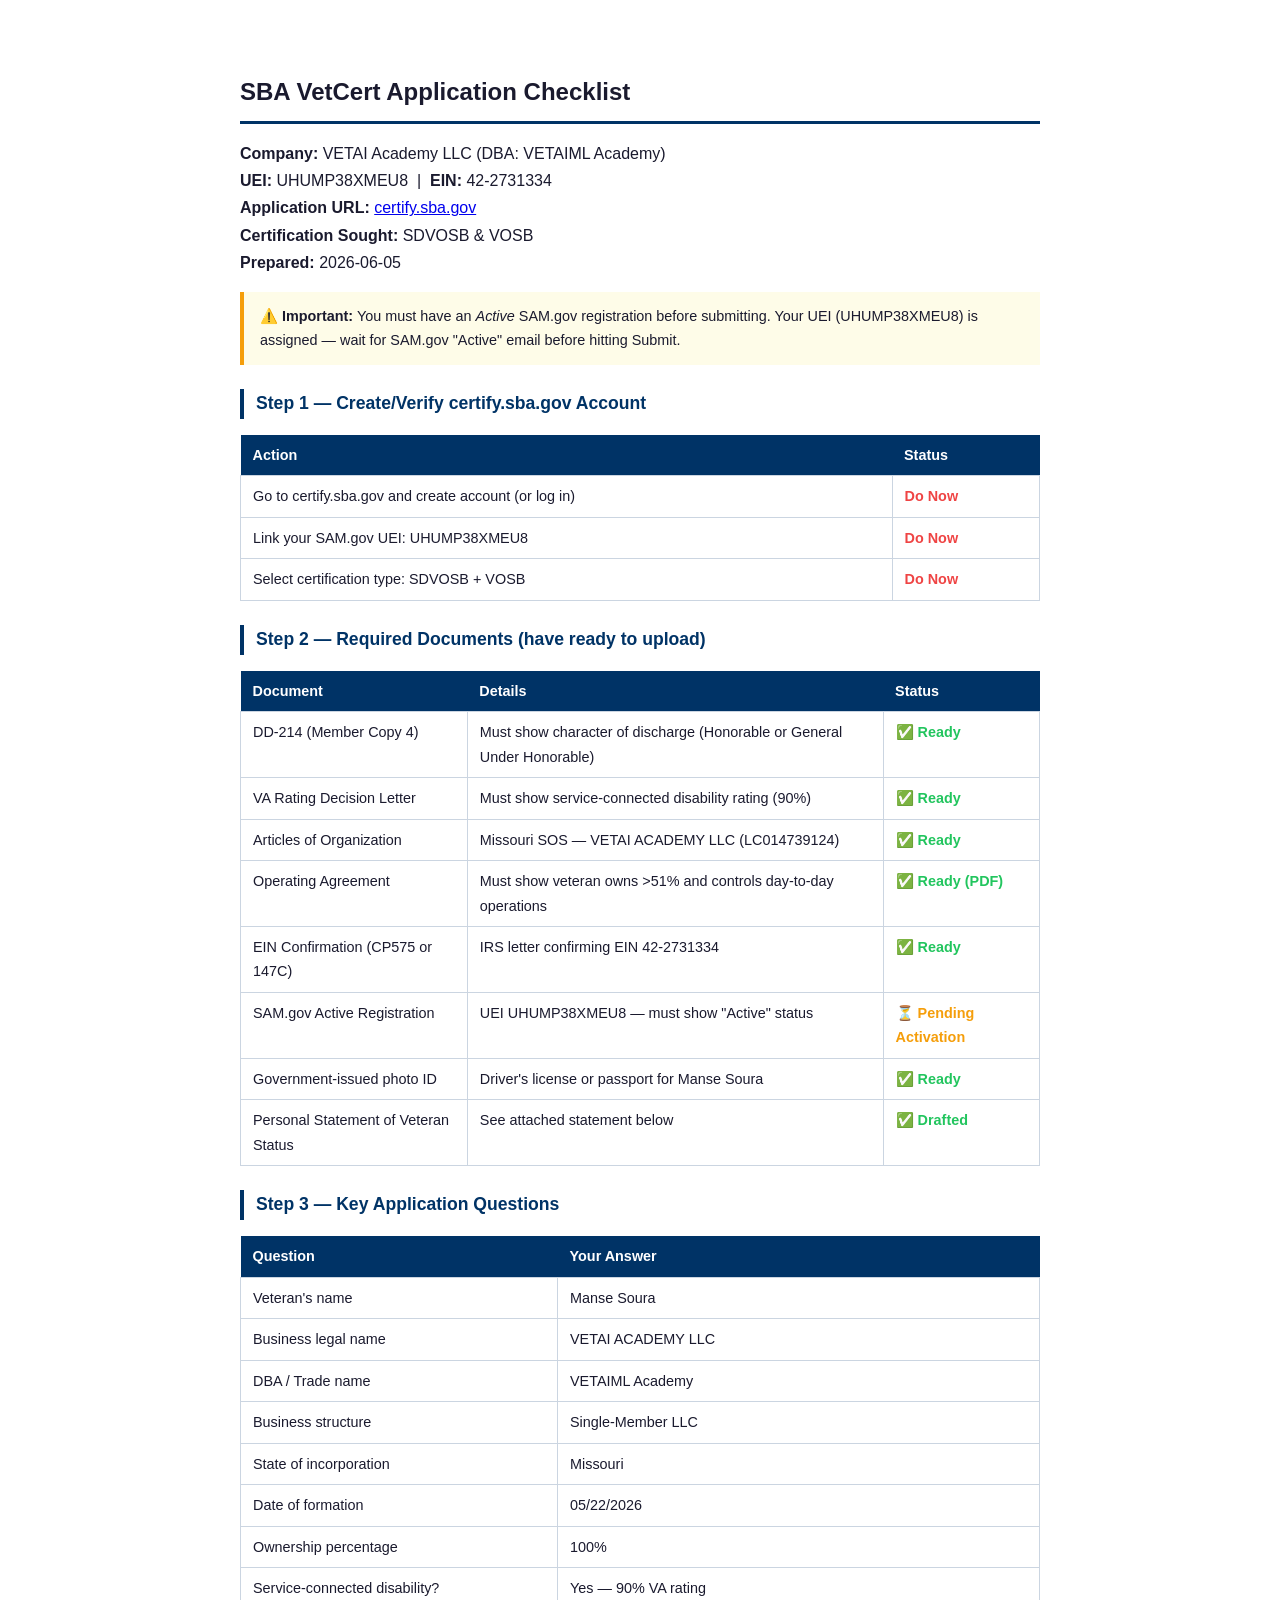
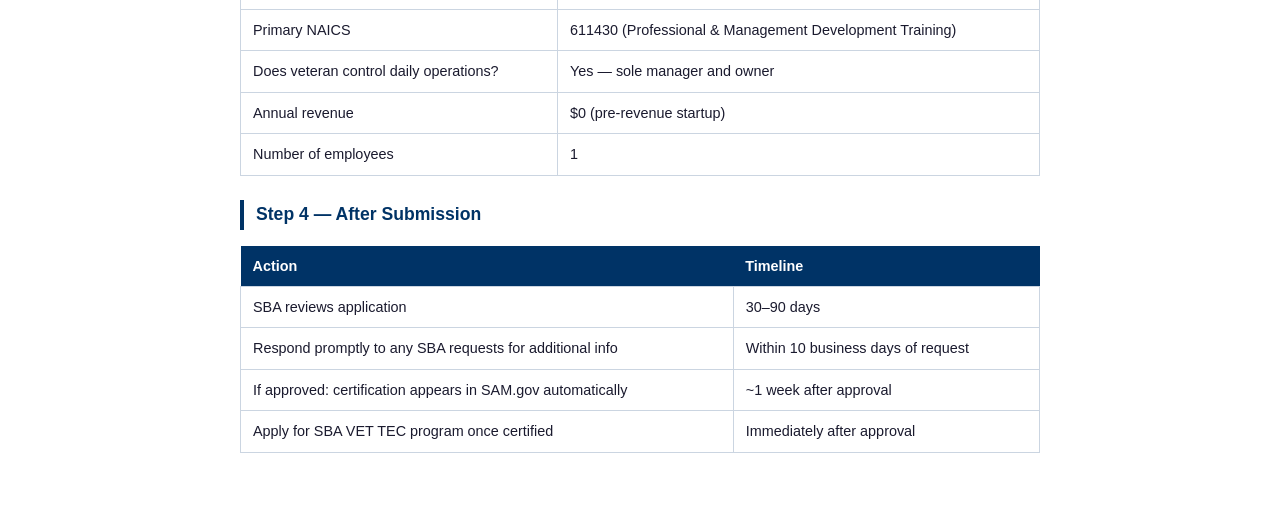
==== VETCERT_CHECKLIST.html @ 42fbad1a "Add VetCert checklist and personal statement for VetAI" ====
<!DOCTYPE html>
<html lang="en">
<head>
  <meta charset="utf-8" />
  <meta name="viewport" content="width=device-width,initial-scale=1" />
  <title>SBA VetCert Application Checklist — VETAI Academy LLC</title>
  <style>
    body { font-family: Arial, sans-serif; max-width: 800px; margin: 2rem auto; padding: 1.5rem; color: #1a1a2e; line-height: 1.7; }
    h1 { font-size: 1.5rem; border-bottom: 3px solid #003366; padding-bottom: .5rem; }
    h2 { font-size: 1.1rem; color: #003366; margin-top: 1.5rem; border-left: 4px solid #003366; padding-left: .75rem; }
    table { width: 100%; border-collapse: collapse; margin: 1rem 0; font-size: .9rem; }
    th { background: #003366; color: #fff; padding: .5rem .75rem; text-align: left; }
    td { border: 1px solid #cbd5e1; padding: .5rem .75rem; vertical-align: top; }
    .ready { color: #22c55e; font-weight: 700; }
    .pending { color: #f59e0b; font-weight: 700; }
    .action { color: #ef4444; font-weight: 700; }
    .note { background: #fefce8; border-left: 4px solid #f59e0b; padding: .75rem 1rem; margin: 1rem 0; font-size: .9rem; }
    @media print { body { margin: .5in; } }
  </style>
</head>
<body>
  <h1>SBA VetCert Application Checklist</h1>
  <p><strong>Company:</strong> VETAI Academy LLC (DBA: VETAIML Academy)<br/>
  <strong>UEI:</strong> UHUMP38XMEU8 &nbsp;|&nbsp; <strong>EIN:</strong> 42-2731334<br/>
  <strong>Application URL:</strong> <a href="https://certify.sba.gov">certify.sba.gov</a><br/>
  <strong>Certification Sought:</strong> SDVOSB &amp; VOSB<br/>
  <strong>Prepared:</strong> 2026-06-05</p>

  <div class="note">⚠️ <strong>Important:</strong> You must have an <em>Active</em> SAM.gov registration before submitting. Your UEI (UHUMP38XMEU8) is assigned — wait for SAM.gov "Active" email before hitting Submit.</div>

  <h2>Step 1 — Create/Verify certify.sba.gov Account</h2>
  <table>
    <tr><th>Action</th><th>Status</th></tr>
    <tr><td>Go to certify.sba.gov and create account (or log in)</td><td class="action">Do Now</td></tr>
    <tr><td>Link your SAM.gov UEI: UHUMP38XMEU8</td><td class="action">Do Now</td></tr>
    <tr><td>Select certification type: SDVOSB + VOSB</td><td class="action">Do Now</td></tr>
  </table>

  <h2>Step 2 — Required Documents (have ready to upload)</h2>
  <table>
    <tr><th>Document</th><th>Details</th><th>Status</th></tr>
    <tr><td>DD-214 (Member Copy 4)</td><td>Must show character of discharge (Honorable or General Under Honorable)</td><td class="ready">✅ Ready</td></tr>
    <tr><td>VA Rating Decision Letter</td><td>Must show service-connected disability rating (90%)</td><td class="ready">✅ Ready</td></tr>
    <tr><td>Articles of Organization</td><td>Missouri SOS — VETAI ACADEMY LLC (LC014739124)</td><td class="ready">✅ Ready</td></tr>
    <tr><td>Operating Agreement</td><td>Must show veteran owns &gt;51% and controls day-to-day operations</td><td class="ready">✅ Ready (PDF)</td></tr>
    <tr><td>EIN Confirmation (CP575 or 147C)</td><td>IRS letter confirming EIN 42-2731334</td><td class="ready">✅ Ready</td></tr>
    <tr><td>SAM.gov Active Registration</td><td>UEI UHUMP38XMEU8 — must show "Active" status</td><td class="pending">⏳ Pending Activation</td></tr>
    <tr><td>Government-issued photo ID</td><td>Driver's license or passport for Manse Soura</td><td class="ready">✅ Ready</td></tr>
    <tr><td>Personal Statement of Veteran Status</td><td>See attached statement below</td><td class="ready">✅ Drafted</td></tr>
  </table>

  <h2>Step 3 — Key Application Questions</h2>
  <table>
    <tr><th>Question</th><th>Your Answer</th></tr>
    <tr><td>Veteran's name</td><td>Manse Soura</td></tr>
    <tr><td>Business legal name</td><td>VETAI ACADEMY LLC</td></tr>
    <tr><td>DBA / Trade name</td><td>VETAIML Academy</td></tr>
    <tr><td>Business structure</td><td>Single-Member LLC</td></tr>
    <tr><td>State of incorporation</td><td>Missouri</td></tr>
    <tr><td>Date of formation</td><td>05/22/2026</td></tr>
    <tr><td>Ownership percentage</td><td>100%</td></tr>
    <tr><td>Service-connected disability?</td><td>Yes — 90% VA rating</td></tr>
    <tr><td>Primary NAICS</td><td>611430 (Professional &amp; Management Development Training)</td></tr>
    <tr><td>Does veteran control daily operations?</td><td>Yes — sole manager and owner</td></tr>
    <tr><td>Annual revenue</td><td>$0 (pre-revenue startup)</td></tr>
    <tr><td>Number of employees</td><td>1</td></tr>
  </table>

  <h2>Step 4 — After Submission</h2>
  <table>
    <tr><th>Action</th><th>Timeline</th></tr>
    <tr><td>SBA reviews application</td><td>30–90 days</td></tr>
    <tr><td>Respond promptly to any SBA requests for additional info</td><td>Within 10 business days of request</td></tr>
    <tr><td>If approved: certification appears in SAM.gov automatically</td><td>~1 week after approval</td></tr>
    <tr><td>Apply for SBA VET TEC program once certified</td><td>Immediately after approval</td></tr>
  </table>
</body>
</html>
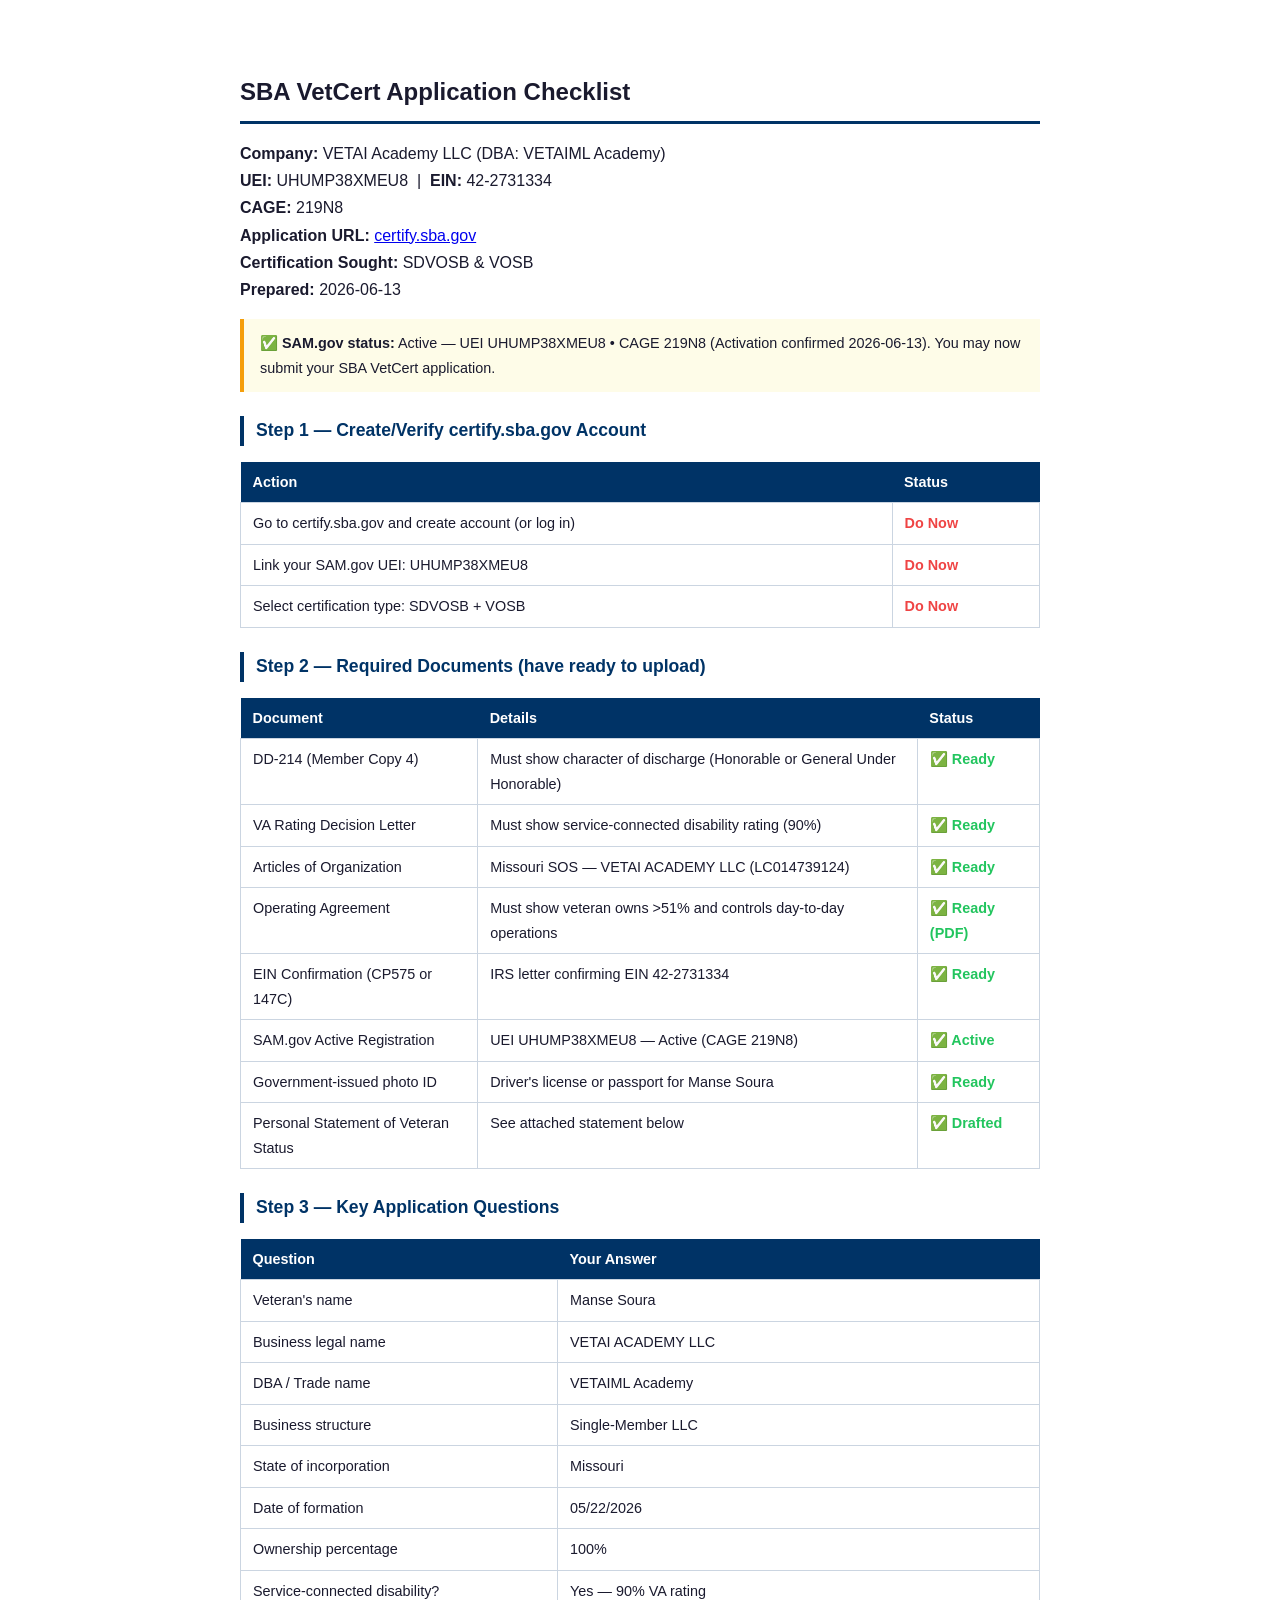
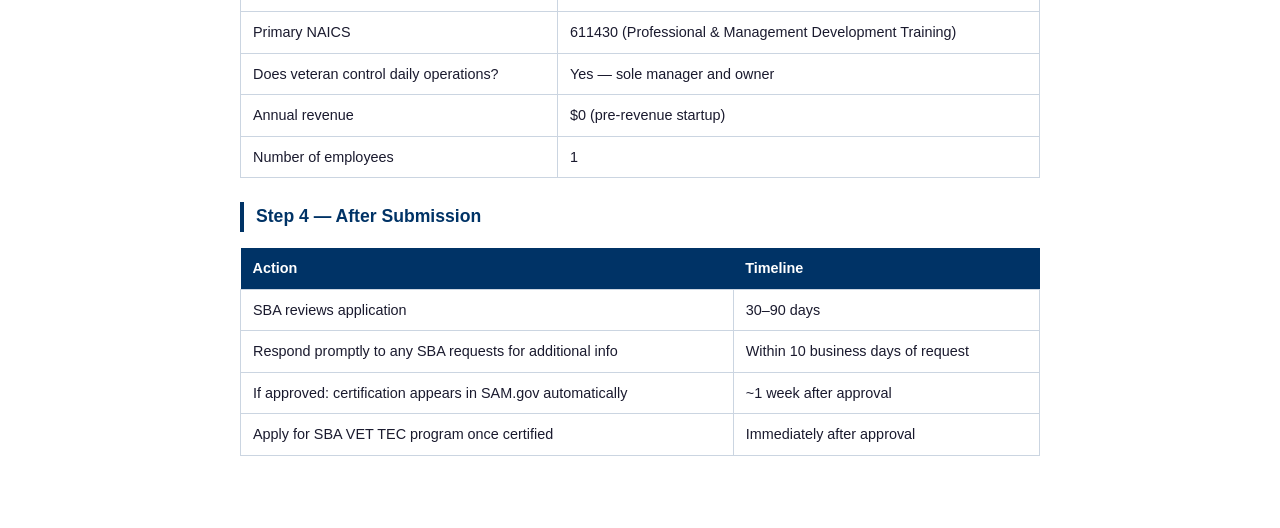
==== commit 81b55b32: "chore: record SAM.gov UEI UHUMP38XMEU8 & CAGE 219N8; update site footer, docs, add capability statem" ====
--- a/VETCERT_CHECKLIST.html
+++ b/VETCERT_CHECKLIST.html
@@ -22,11 +22,12 @@
   <h1>SBA VetCert Application Checklist</h1>
   <p><strong>Company:</strong> VETAI Academy LLC (DBA: VETAIML Academy)<br/>
   <strong>UEI:</strong> UHUMP38XMEU8 &nbsp;|&nbsp; <strong>EIN:</strong> 42-2731334<br/>
+  <strong>CAGE:</strong> 219N8<br/>
   <strong>Application URL:</strong> <a href="https://certify.sba.gov">certify.sba.gov</a><br/>
   <strong>Certification Sought:</strong> SDVOSB &amp; VOSB<br/>
-  <strong>Prepared:</strong> 2026-06-05</p>
+  <strong>Prepared:</strong> 2026-06-13</p>
 
-  <div class="note">⚠️ <strong>Important:</strong> You must have an <em>Active</em> SAM.gov registration before submitting. Your UEI (UHUMP38XMEU8) is assigned — wait for SAM.gov "Active" email before hitting Submit.</div>
+  <div class="note">✅ <strong>SAM.gov status:</strong> Active — UEI UHUMP38XMEU8 • CAGE 219N8 (Activation confirmed 2026-06-13). You may now submit your SBA VetCert application.</div>
 
   <h2>Step 1 — Create/Verify certify.sba.gov Account</h2>
   <table>
@@ -44,7 +45,7 @@
     <tr><td>Articles of Organization</td><td>Missouri SOS — VETAI ACADEMY LLC (LC014739124)</td><td class="ready">✅ Ready</td></tr>
     <tr><td>Operating Agreement</td><td>Must show veteran owns &gt;51% and controls day-to-day operations</td><td class="ready">✅ Ready (PDF)</td></tr>
     <tr><td>EIN Confirmation (CP575 or 147C)</td><td>IRS letter confirming EIN 42-2731334</td><td class="ready">✅ Ready</td></tr>
-    <tr><td>SAM.gov Active Registration</td><td>UEI UHUMP38XMEU8 — must show "Active" status</td><td class="pending">⏳ Pending Activation</td></tr>
+    <tr><td>SAM.gov Active Registration</td><td>UEI UHUMP38XMEU8 — Active (CAGE 219N8)</td><td class="ready">✅ Active</td></tr>
     <tr><td>Government-issued photo ID</td><td>Driver's license or passport for Manse Soura</td><td class="ready">✅ Ready</td></tr>
     <tr><td>Personal Statement of Veteran Status</td><td>See attached statement below</td><td class="ready">✅ Drafted</td></tr>
   </table>
